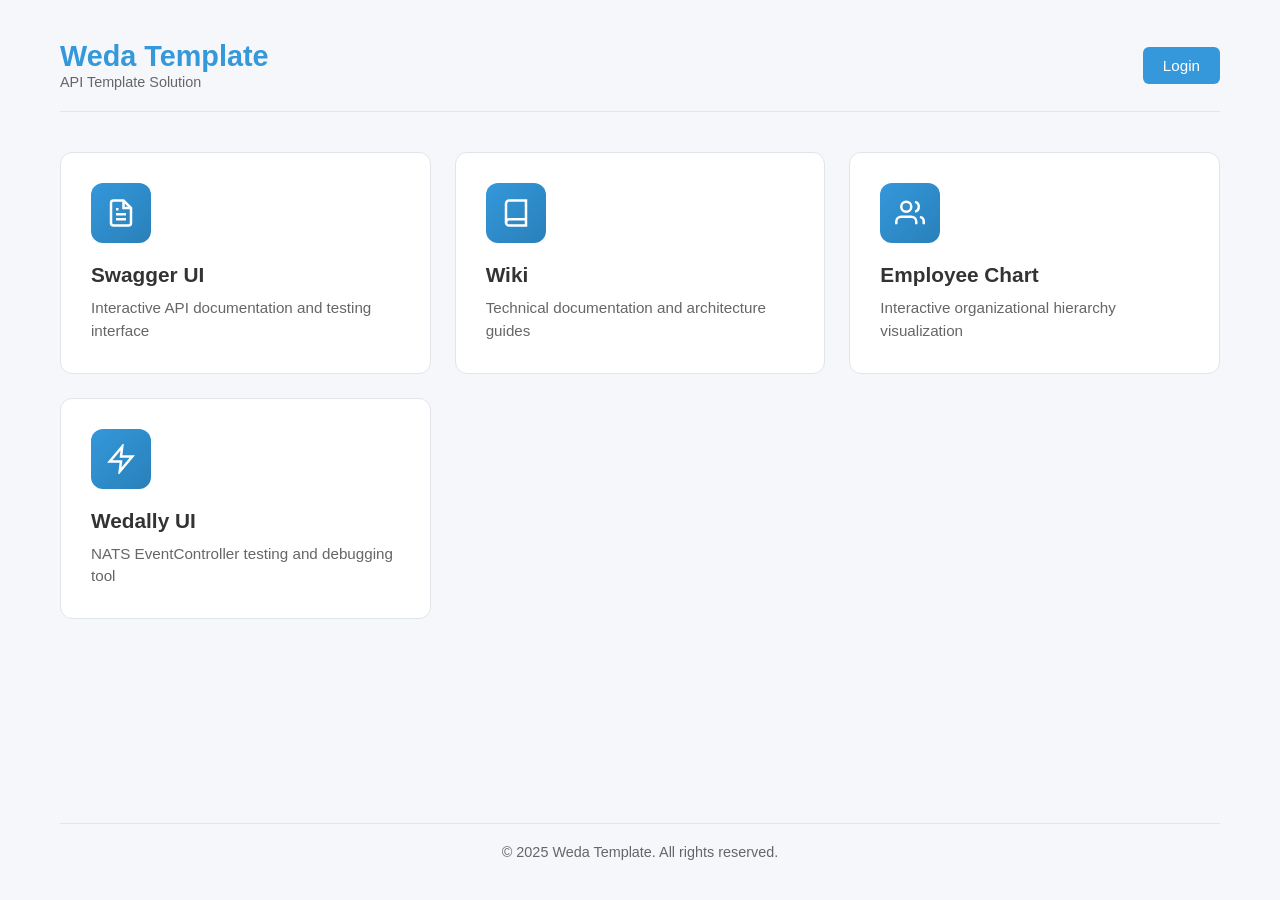
==== src/Weda.Template.Api/wwwroot/index.html @ 4258a8b7 "feat(frontend): add home page with navigation and sample pages - Add responsive home page with navig" ====
<!DOCTYPE html>
<html lang="en">
<head>
    <meta charset="UTF-8">
    <meta name="viewport" content="width=device-width, initial-scale=1.0">
    <title>Weda Template - Home</title>
    <link rel="icon" type="image/svg+xml" href="/favicon.svg">
    <link rel="stylesheet" href="css/home.css">
</head>
<body>
    <div class="container">
        <header class="header">
            <div class="logo">
                <h1>Weda Template</h1>
                <span class="subtitle">API Template Solution</span>
            </div>
            <div class="user-area" id="userArea">
                <button class="btn btn-primary" id="loginBtn">Login</button>
            </div>
        </header>

        <main class="main-content">
            <section class="navigation-cards">
                <a href="/swagger" class="card" target="_blank">
                    <div class="card-icon">
                        <svg xmlns="http://www.w3.org/2000/svg" viewBox="0 0 24 24" fill="none" stroke="currentColor" stroke-width="2">
                            <path d="M14 2H6a2 2 0 0 0-2 2v16a2 2 0 0 0 2 2h12a2 2 0 0 0 2-2V8z"></path>
                            <polyline points="14 2 14 8 20 8"></polyline>
                            <line x1="16" y1="13" x2="8" y2="13"></line>
                            <line x1="16" y1="17" x2="8" y2="17"></line>
                            <polyline points="10 9 9 9 8 9"></polyline>
                        </svg>
                    </div>
                    <h2>Swagger UI</h2>
                    <p>Interactive API documentation and testing interface</p>
                </a>

                <a href="/wiki/index.html" class="card" target="_blank">
                    <div class="card-icon">
                        <svg xmlns="http://www.w3.org/2000/svg" viewBox="0 0 24 24" fill="none" stroke="currentColor" stroke-width="2">
                            <path d="M4 19.5A2.5 2.5 0 0 1 6.5 17H20"></path>
                            <path d="M6.5 2H20v20H6.5A2.5 2.5 0 0 1 4 19.5v-15A2.5 2.5 0 0 1 6.5 2z"></path>
                        </svg>
                    </div>
                    <h2>Wiki</h2>
                    <p>Technical documentation and architecture guides</p>
                </a>

                <a href="/sample/employee-chart.html" class="card" target="_blank">
                    <div class="card-icon">
                        <svg xmlns="http://www.w3.org/2000/svg" viewBox="0 0 24 24" fill="none" stroke="currentColor" stroke-width="2">
                            <path d="M17 21v-2a4 4 0 0 0-4-4H5a4 4 0 0 0-4 4v2"></path>
                            <circle cx="9" cy="7" r="4"></circle>
                            <path d="M23 21v-2a4 4 0 0 0-3-3.87"></path>
                            <path d="M16 3.13a4 4 0 0 1 0 7.75"></path>
                        </svg>
                    </div>
                    <h2>Employee Chart</h2>
                    <p>Interactive organizational hierarchy visualization</p>
                </a>

                <a href="/wedally/index.html" class="card" target="_blank">
                    <div class="card-icon">
                        <svg xmlns="http://www.w3.org/2000/svg" viewBox="0 0 24 24" fill="none" stroke="currentColor" stroke-width="2">
                            <path d="M13 2L3 14h9l-1 8 10-12h-9l1-8z"></path>
                        </svg>
                    </div>
                    <h2>Wedally UI</h2>
                    <p>NATS EventController testing and debugging tool</p>
                </a>
            </section>
        </main>

        <footer class="footer">
            <p>&copy; 2025 Weda Template. All rights reserved.</p>
        </footer>
    </div>

    <!-- Login Modal -->
    <div class="modal" id="loginModal">
        <div class="modal-content">
            <div class="modal-header">
                <h2>Login</h2>
                <button class="close-btn" id="closeModal">&times;</button>
            </div>
            <form id="loginForm">
                <div class="form-group">
                    <label for="email">Email</label>
                    <input type="email" id="email" name="email" required placeholder="Enter your email">
                </div>
                <div class="form-group">
                    <label for="password">Password</label>
                    <input type="password" id="password" name="password" required placeholder="Enter your password">
                </div>
                <div class="form-error" id="loginError"></div>
                <button type="submit" class="btn btn-primary btn-block">Login</button>
            </form>
        </div>
    </div>

    <script src="js/home.js"></script>
</body>
</html>
---- src/Weda.Template.Api/wwwroot/css/home.css ----
* {
    margin: 0;
    padding: 0;
    box-sizing: border-box;
}

:root {
    --primary-color: #3498db;
    --primary-hover: #2980b9;
    --text-color: #333;
    --text-muted: #666;
    --bg-color: #f5f7fa;
    --card-bg: #fff;
    --border-color: #e1e5e9;
    --error-color: #e74c3c;
    --success-color: #27ae60;
}

body {
    font-family: -apple-system, BlinkMacSystemFont, 'Segoe UI', Roboto, 'Helvetica Neue', Arial, sans-serif;
    background: var(--bg-color);
    color: var(--text-color);
    min-height: 100vh;
}

.container {
    max-width: 1200px;
    margin: 0 auto;
    padding: 20px;
    min-height: 100vh;
    display: flex;
    flex-direction: column;
}

/* Header */
.header {
    display: flex;
    justify-content: space-between;
    align-items: center;
    padding: 20px 0;
    border-bottom: 1px solid var(--border-color);
    margin-bottom: 40px;
}

.logo h1 {
    font-size: 1.8rem;
    font-weight: 700;
    color: var(--primary-color);
}

.logo .subtitle {
    font-size: 0.9rem;
    color: var(--text-muted);
}

.user-area {
    display: flex;
    align-items: center;
    gap: 15px;
}

.user-info-header {
    display: flex;
    align-items: center;
    gap: 10px;
}

.user-avatar {
    width: 40px;
    height: 40px;
    border-radius: 50%;
    background: var(--primary-color);
    color: white;
    display: flex;
    align-items: center;
    justify-content: center;
    font-weight: 600;
}

.user-name {
    font-weight: 500;
}

.user-role {
    font-size: 0.8rem;
    color: var(--text-muted);
}

/* Buttons */
.btn {
    padding: 10px 20px;
    border: none;
    border-radius: 6px;
    cursor: pointer;
    font-size: 0.95rem;
    font-weight: 500;
    transition: all 0.2s ease;
}

.btn-primary {
    background: var(--primary-color);
    color: white;
}

.btn-primary:hover {
    background: var(--primary-hover);
}

.btn-secondary {
    background: transparent;
    color: var(--text-muted);
    border: 1px solid var(--border-color);
}

.btn-secondary:hover {
    background: #f8f9fa;
}

.btn-block {
    width: 100%;
}

/* Main Content */
.main-content {
    flex: 1;
}

/* Navigation Cards */
.navigation-cards {
    display: grid;
    grid-template-columns: repeat(auto-fit, minmax(280px, 1fr));
    gap: 24px;
    margin-bottom: 40px;
}

.card {
    background: var(--card-bg);
    border: 1px solid var(--border-color);
    border-radius: 12px;
    padding: 30px;
    text-decoration: none;
    color: var(--text-color);
    transition: all 0.3s ease;
}

.card:hover {
    transform: translateY(-4px);
    box-shadow: 0 10px 30px rgba(0, 0, 0, 0.1);
    border-color: var(--primary-color);
}

.card-icon {
    width: 60px;
    height: 60px;
    background: linear-gradient(135deg, var(--primary-color), var(--primary-hover));
    border-radius: 12px;
    display: flex;
    align-items: center;
    justify-content: center;
    margin-bottom: 20px;
}

.card-icon svg {
    width: 30px;
    height: 30px;
    color: white;
}

.card h2 {
    font-size: 1.3rem;
    margin-bottom: 10px;
}

.card p {
    color: var(--text-muted);
    font-size: 0.95rem;
    line-height: 1.5;
}

/* Info Section */
.info-section {
    background: var(--card-bg);
    border: 1px solid var(--border-color);
    border-radius: 12px;
    padding: 24px;
    margin-bottom: 40px;
}

.info-section h3 {
    font-size: 1.1rem;
    margin-bottom: 16px;
    color: var(--text-color);
}

.user-details {
    display: grid;
    gap: 12px;
}

.detail-row {
    display: flex;
    gap: 10px;
}

.detail-row .label {
    font-weight: 500;
    color: var(--text-muted);
    min-width: 80px;
}

/* Footer */
.footer {
    text-align: center;
    padding: 20px 0;
    color: var(--text-muted);
    font-size: 0.9rem;
    border-top: 1px solid var(--border-color);
    margin-top: auto;
}

/* Modal */
.modal {
    display: none;
    position: fixed;
    top: 0;
    left: 0;
    width: 100%;
    height: 100%;
    background: rgba(0, 0, 0, 0.5);
    align-items: center;
    justify-content: center;
    z-index: 1000;
}

.modal.show {
    display: flex;
}

.modal-content {
    background: var(--card-bg);
    border-radius: 12px;
    padding: 30px;
    width: 100%;
    max-width: 400px;
    box-shadow: 0 20px 60px rgba(0, 0, 0, 0.3);
}

.modal-header {
    display: flex;
    justify-content: space-between;
    align-items: center;
    margin-bottom: 24px;
}

.modal-header h2 {
    font-size: 1.4rem;
}

.close-btn {
    background: none;
    border: none;
    font-size: 1.5rem;
    cursor: pointer;
    color: var(--text-muted);
    padding: 0;
    line-height: 1;
}

.close-btn:hover {
    color: var(--text-color);
}

/* Form */
.form-group {
    margin-bottom: 20px;
}

.form-group label {
    display: block;
    margin-bottom: 8px;
    font-weight: 500;
}

.form-group input {
    width: 100%;
    padding: 12px 14px;
    border: 1px solid var(--border-color);
    border-radius: 6px;
    font-size: 1rem;
    transition: border-color 0.2s ease;
}

.form-group input:focus {
    outline: none;
    border-color: var(--primary-color);
}

.form-error {
    color: var(--error-color);
    font-size: 0.9rem;
    margin-bottom: 16px;
    min-height: 20px;
}

/* Responsive */
@media (max-width: 768px) {
    .header {
        flex-direction: column;
        gap: 20px;
        text-align: center;
    }

    .navigation-cards {
        grid-template-columns: 1fr;
    }
}
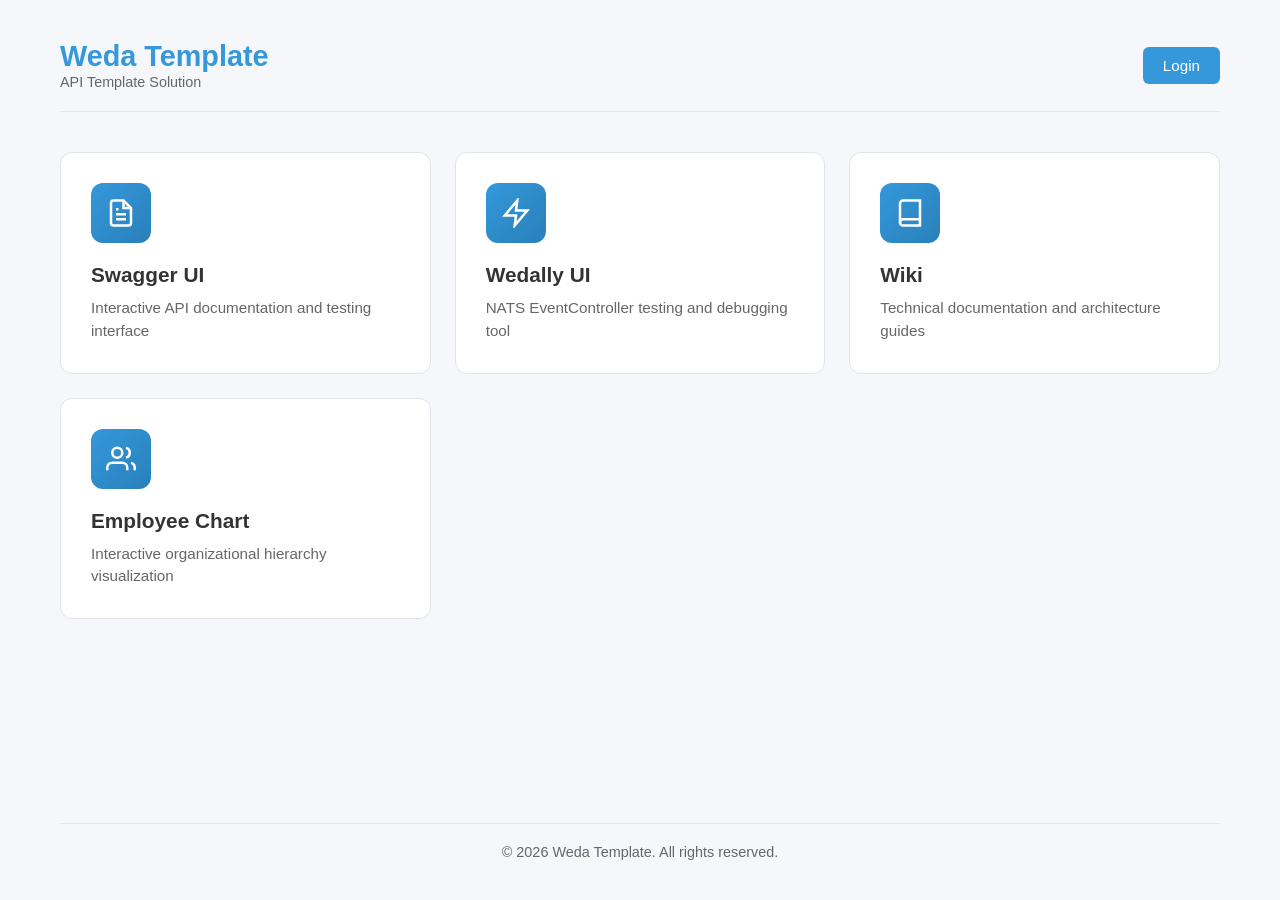
==== commit a5d8d1dc: "feat: add dotnet new template configuration and packaging support" ====
--- a/src/Weda.Template.Api/wwwroot/index.html
+++ b/src/Weda.Template.Api/wwwroot/index.html
@@ -35,6 +35,16 @@
                     <p>Interactive API documentation and testing interface</p>
                 </a>
 
+                <a href="/wedally/index.html" class="card" target="_blank">
+                    <div class="card-icon">
+                        <svg xmlns="http://www.w3.org/2000/svg" viewBox="0 0 24 24" fill="none" stroke="currentColor" stroke-width="2">
+                            <path d="M13 2L3 14h9l-1 8 10-12h-9l1-8z"></path>
+                        </svg>
+                    </div>
+                    <h2>Wedally UI</h2>
+                    <p>NATS EventController testing and debugging tool</p>
+                </a>
+
                 <a href="/wiki/index.html" class="card" target="_blank">
                     <div class="card-icon">
                         <svg xmlns="http://www.w3.org/2000/svg" viewBox="0 0 24 24" fill="none" stroke="currentColor" stroke-width="2">
@@ -58,21 +68,11 @@
                     <h2>Employee Chart</h2>
                     <p>Interactive organizational hierarchy visualization</p>
                 </a>
-
-                <a href="/wedally/index.html" class="card" target="_blank">
-                    <div class="card-icon">
-                        <svg xmlns="http://www.w3.org/2000/svg" viewBox="0 0 24 24" fill="none" stroke="currentColor" stroke-width="2">
-                            <path d="M13 2L3 14h9l-1 8 10-12h-9l1-8z"></path>
-                        </svg>
-                    </div>
-                    <h2>Wedally UI</h2>
-                    <p>NATS EventController testing and debugging tool</p>
-                </a>
             </section>
         </main>
 
         <footer class="footer">
-            <p>&copy; 2025 Weda Template. All rights reserved.</p>
+            <p>&copy; 2026 Weda Template. All rights reserved.</p>
         </footer>
     </div>
 
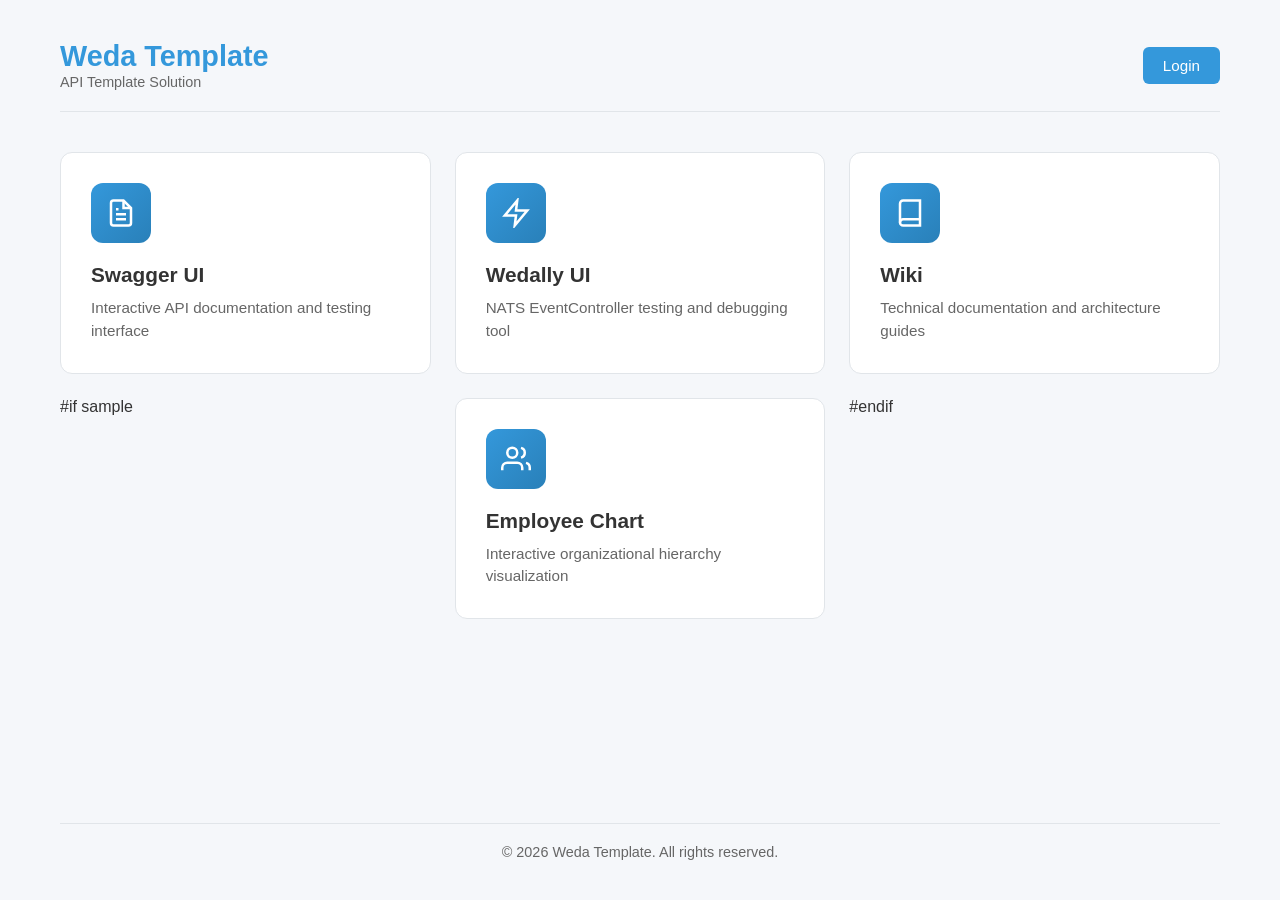
==== commit e51c5737: "feat: setup empty template with removing employees domain context" ====
--- a/src/Weda.Template.Api/wwwroot/index.html
+++ b/src/Weda.Template.Api/wwwroot/index.html
@@ -55,7 +55,7 @@
                     <h2>Wiki</h2>
                     <p>Technical documentation and architecture guides</p>
                 </a>
-
+#if sample
                 <a href="/sample/employee-chart.html" class="card" target="_blank">
                     <div class="card-icon">
                         <svg xmlns="http://www.w3.org/2000/svg" viewBox="0 0 24 24" fill="none" stroke="currentColor" stroke-width="2">
@@ -68,6 +68,7 @@
                     <h2>Employee Chart</h2>
                     <p>Interactive organizational hierarchy visualization</p>
                 </a>
+#endif
             </section>
         </main>
 
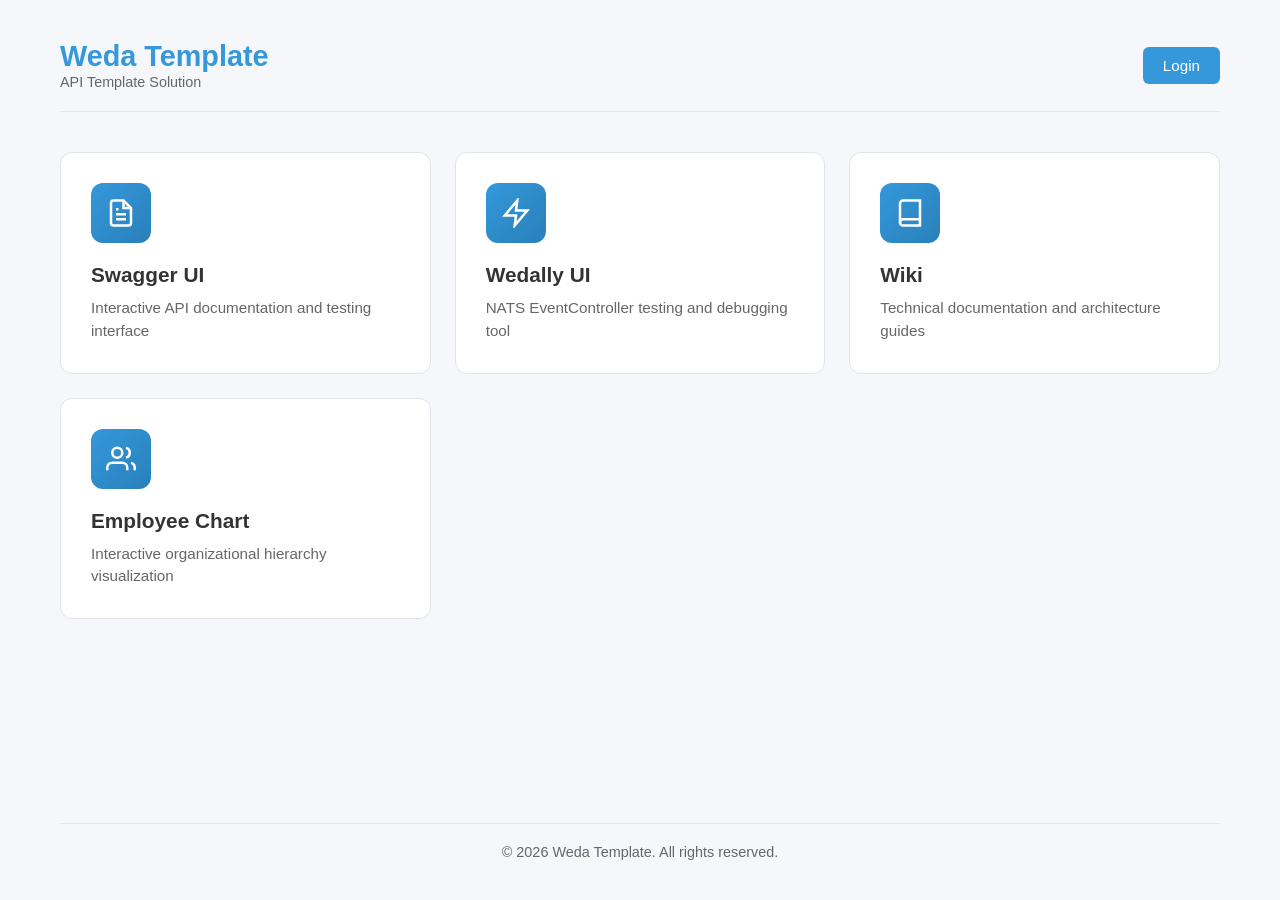
==== commit 219313df: "feat: add fire-and-forget NATS publishing, template conditionals, and user permission restrictions" ====
--- a/src/Weda.Template.Api/wwwroot/index.html
+++ b/src/Weda.Template.Api/wwwroot/index.html
@@ -55,7 +55,7 @@
                     <h2>Wiki</h2>
                     <p>Technical documentation and architecture guides</p>
                 </a>
-#if sample
+<!--#if (sample)-->
                 <a href="/sample/employee-chart.html" class="card" target="_blank">
                     <div class="card-icon">
                         <svg xmlns="http://www.w3.org/2000/svg" viewBox="0 0 24 24" fill="none" stroke="currentColor" stroke-width="2">
@@ -68,7 +68,7 @@
                     <h2>Employee Chart</h2>
                     <p>Interactive organizational hierarchy visualization</p>
                 </a>
-#endif
+<!--#endif-->
             </section>
         </main>
 
